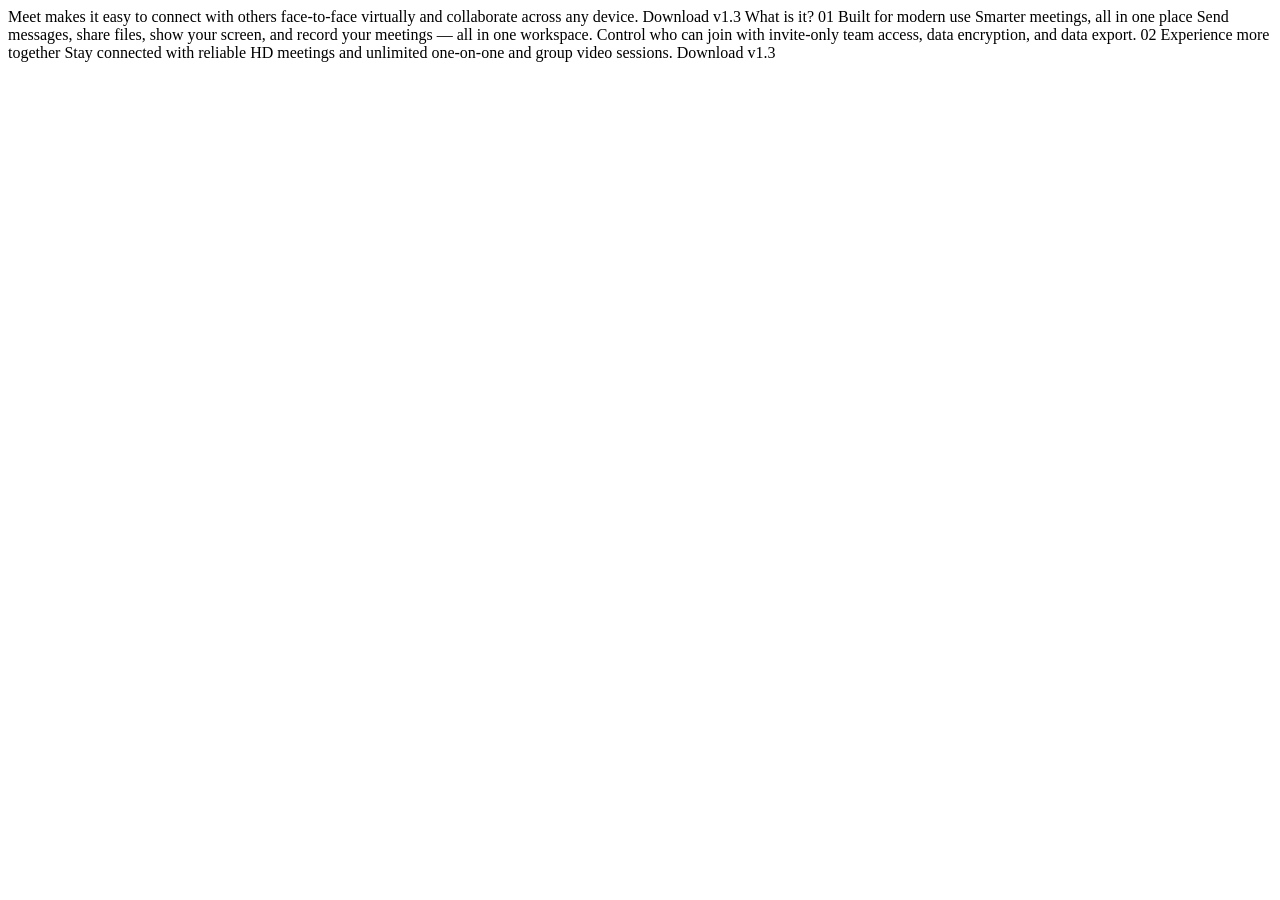
==== starter-code/index.html @ 1129792d "Archivos iniciales" ====
<!DOCTYPE html>
<html lang="en">
<head>
  <meta charset="UTF-8">
  <meta name="viewport" content="width=device-width, initial-scale=1.0">

  <link rel="icon" type="image/png" sizes="32x32" href="./assets/favicon-32x32.png">
  
  <title>Frontend Mentor | Meet landing page</title>
</head>
<body>
  Meet makes it easy to connect with others face-to-face virtually and collaborate across any device.

  Download v1.3
  What is it?

  01
  Built for modern use

  Smarter meetings, all in one place

  Send messages, share files, show your screen, and record your meetings — all in one 
  workspace. Control who can join with invite-only team access, data encryption, and data export.

  02
  Experience more together
  Stay connected with reliable HD meetings and unlimited one-on-one and group video sessions.

  Download v1.3
</body>
</html>
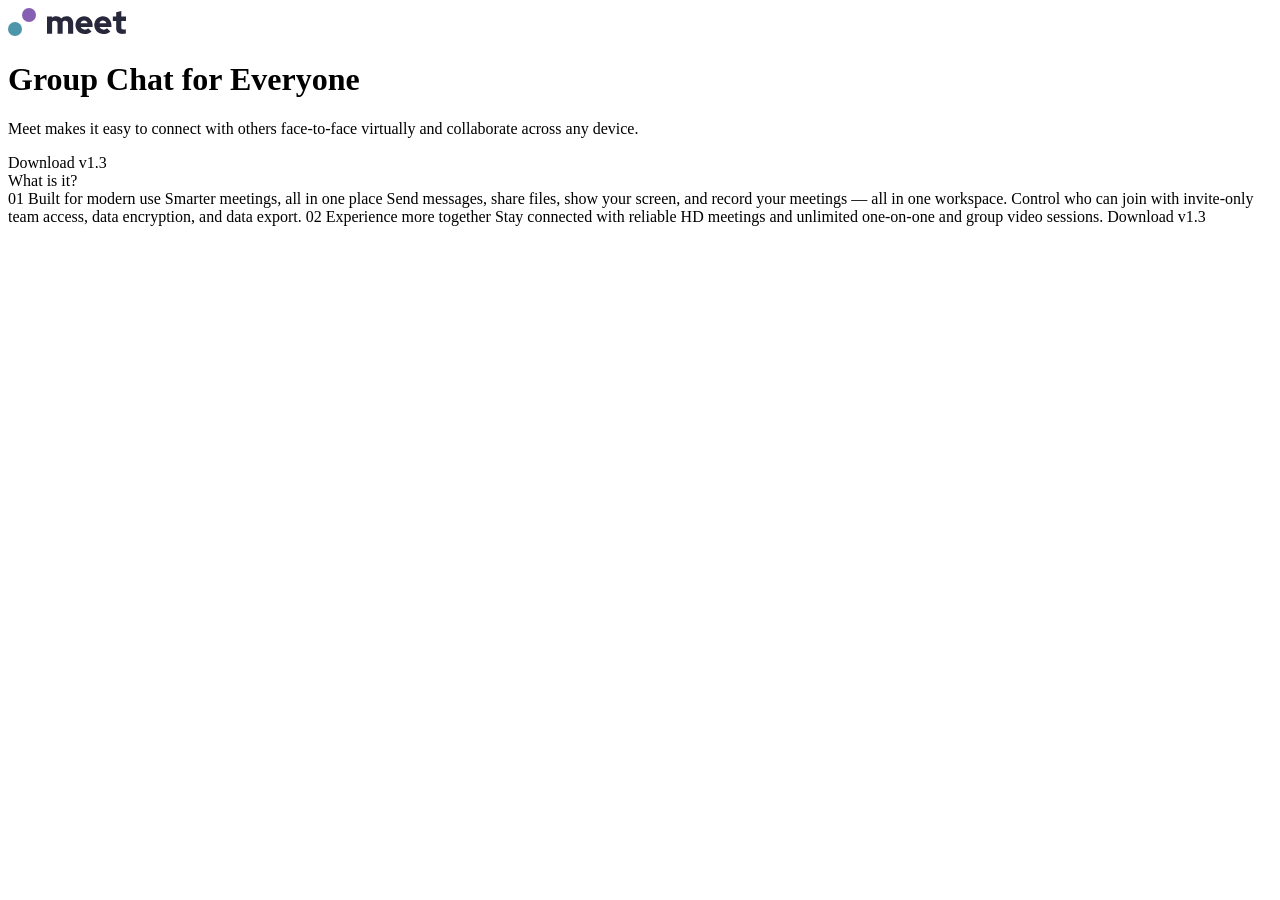
==== commit b8b92692: "CSS root & header html" ====
--- a/starter-code/index.html
+++ b/starter-code/index.html
@@ -5,14 +5,29 @@
   <meta name="viewport" content="width=device-width, initial-scale=1.0">
 
   <link rel="icon" type="image/png" sizes="32x32" href="./assets/favicon-32x32.png">
+  <link rel="stylesheet" href="css/style.css">
   
   <title>Frontend Mentor | Meet landing page</title>
 </head>
 <body>
-  Meet makes it easy to connect with others face-to-face virtually and collaborate across any device.
+  <header>
+      <img class="logo" src="./assets/logo.svg" alt="Logo">
+  </header>
 
-  Download v1.3
-  What is it?
+  <div class="hero">
+    <h1>Group Chat for Everyone</h1>
+    <p> Meet makes it easy to connect with others face-to-face virtually and collaborate across any device.</p>
+    <div class="buttons">
+      <div class="button download">Download  <span>v1.3</span></div>
+      <div class="button whatsit">What is it?</div>
+    </div>
+  </div>
+
+  
+   
+
+  
+  
 
   01
   Built for modern use
--- a/starter-code/css/style.css
+++ b/starter-code/css/style.css
@@ -0,0 +1,25 @@
+:root{
+    /*Colors*/
+    --color1:#4D96A9;
+    --color2:#855FB1;
+    --color3:#28283D;
+    --color4:#87879D;
+    --color5:#8FE3F9;
+    --color6:#D9B8FF;
+    --color7:#FAFAFA;
+
+    /*Typography*/
+    --ff: 'Red Hat Display';
+
+    --h1-fs:64px;
+    --h1-lh:61px;
+    --h1-fw:900;
+
+    --h2-fs:40px;
+    --h2-lh:44px;
+    --h2-fw:900;
+
+    --body-fs:18px;
+    --bofy-lh:26px;
+    --body-fw:500;
+}
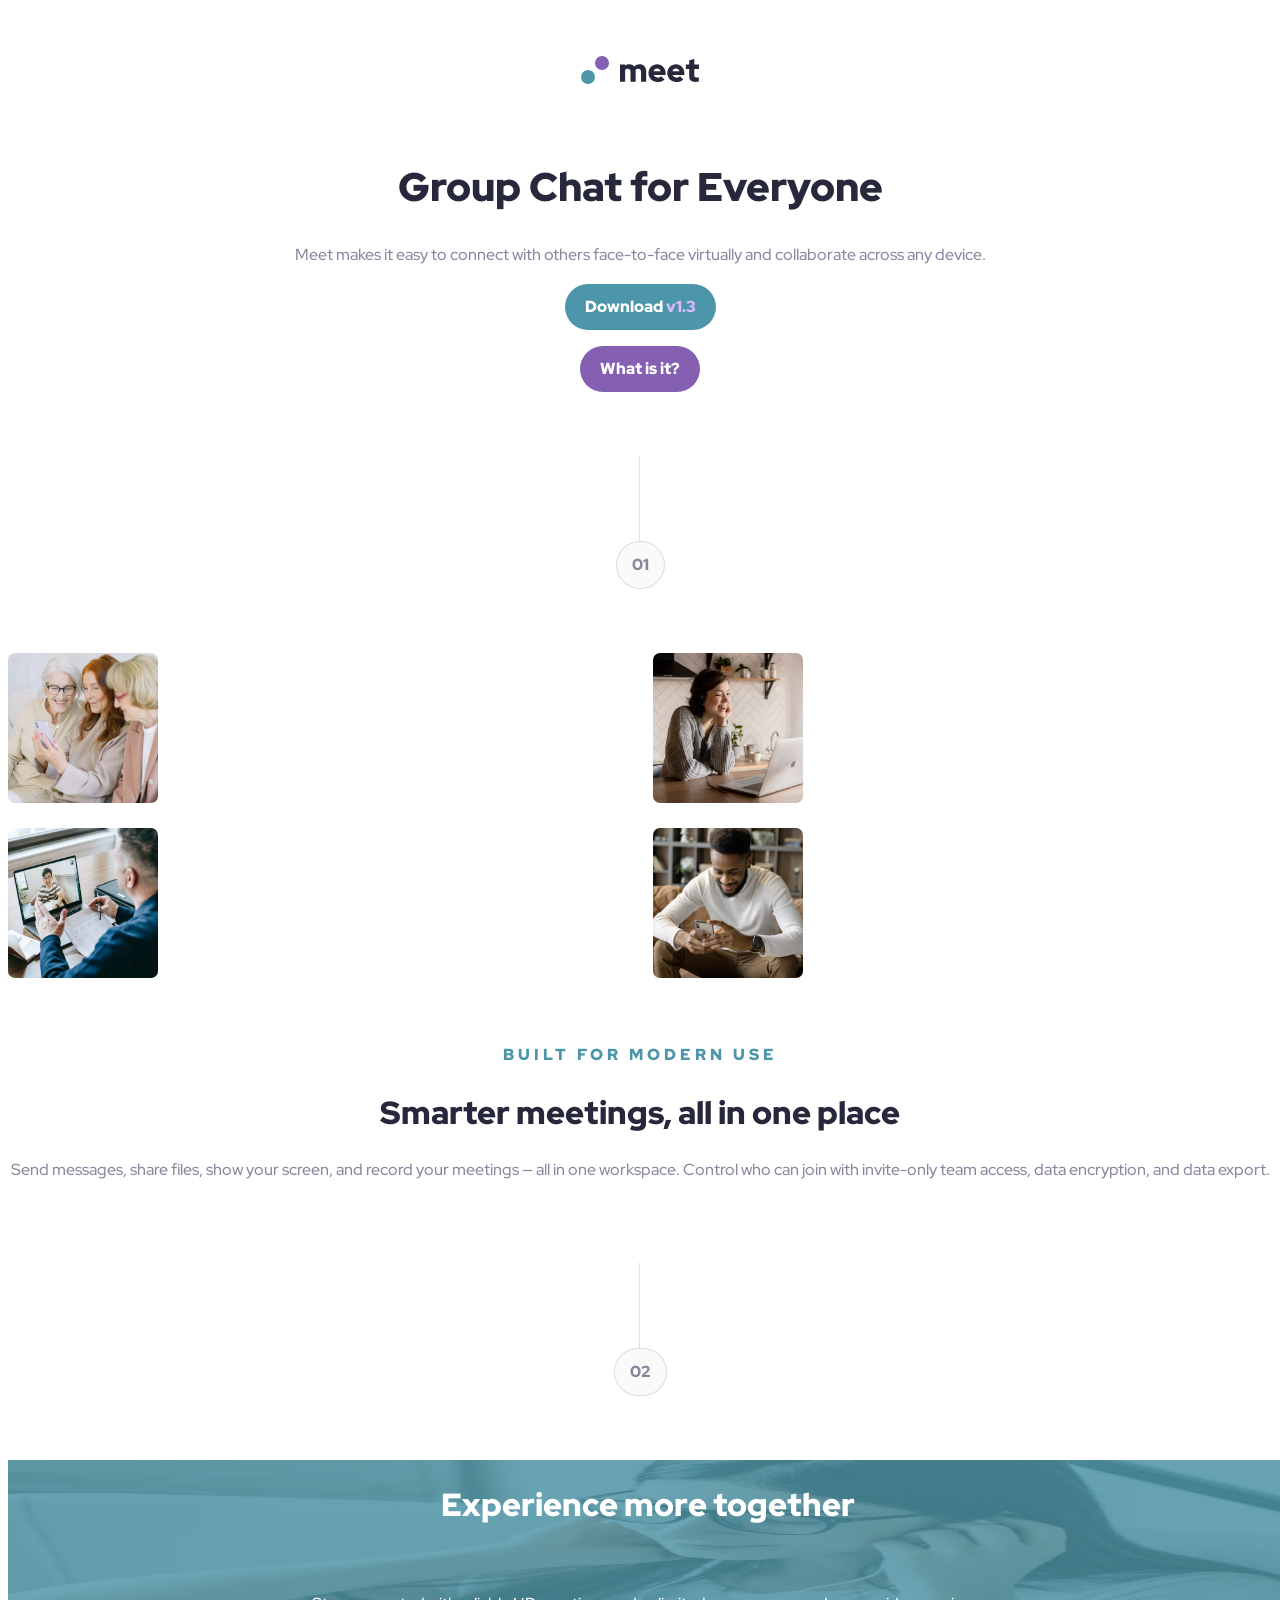
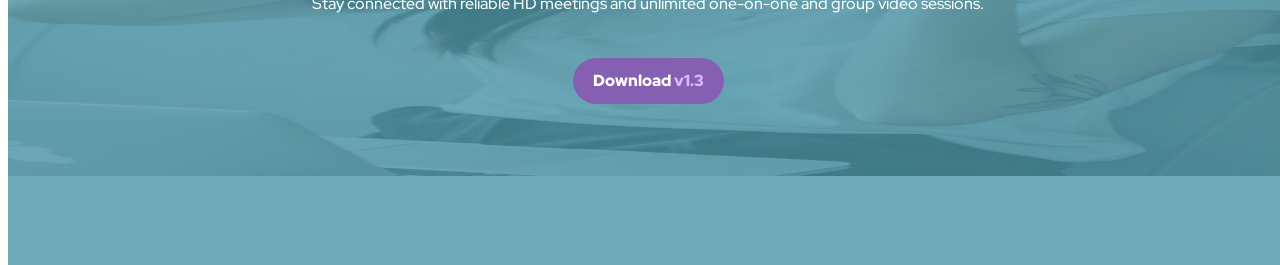
==== commit 9ceeace8: "WIP CSS" ====
--- a/starter-code/index.html
+++ b/starter-code/index.html
@@ -14,33 +14,51 @@
       <img class="logo" src="./assets/logo.svg" alt="Logo">
   </header>
 
-  <div class="hero">
+  <section class="hero">
     <h1>Group Chat for Everyone</h1>
     <p> Meet makes it easy to connect with others face-to-face virtually and collaborate across any device.</p>
     <div class="buttons">
       <div class="button download">Download  <span>v1.3</span></div>
       <div class="button whatsit">What is it?</div>
     </div>
-  </div>
+  </section>
 
-  
+  <section class="first">
+    <div class="number_box">
+      <div class="number_line"></div>
+      <div class="number">01</div>
+    </div>
+    <div class="boxes">
+      <div class="box">
+        <img src="./assets/desktop/image-women-videochatting.jpg" alt="Women image-women-videochatting">
+      </div>
+      <div class="box">
+        <img src="./assets/desktop/image-woman-in-videocall.jpg" alt="Women iin videocall">
+      </div>
+      <div class="box">
+        <img src="./assets/desktop/image-men-in-meeting.jpg" alt="Men in meeting">
+      </div>
+      <div class="box">
+        <img src="./assets/desktop/image-man-texting.jpg" alt="Men texting">
+      </div>
+    </div>
+
+    <div class="subtitle">Built for modern use</div>
+    <h2>Smarter meetings, all in one place</h2>
+    <p>Send messages, share files, show your screen, and record your meetings — all in one 
+      workspace. Control who can join with invite-only team access, data encryption, and data export.</p>
+  </section>
    
-
-  
-  
-
-  01
-  Built for modern use
-
-  Smarter meetings, all in one place
-
-  Send messages, share files, show your screen, and record your meetings — all in one 
-  workspace. Control who can join with invite-only team access, data encryption, and data export.
-
-  02
-  Experience more together
-  Stay connected with reliable HD meetings and unlimited one-on-one and group video sessions.
-
-  Download v1.3
+  <section>
+    <div class="number_box">
+      <div class="number_line"></div>
+      <div class="number">02</div>
+    </div>
+    <div class="content">
+      <h2>Experience more together</h2>
+      <p>Stay connected with reliable HD meetings and unlimited one-on-one and group video sessions.</p>
+      <div class="button download">Download <span>v1.3</span> </div>
+    </div>
+  </section>
 </body>
 </html>
--- a/starter-code/css/style.css
+++ b/starter-code/css/style.css
@@ -1,3 +1,5 @@
+@import url('https://fonts.googleapis.com/css2?family=Red+Hat+Display:wght@400;500;900&display=swap');
+
 :root{
     /*Colors*/
     --color1:#4D96A9;
@@ -20,6 +22,147 @@
     --h2-fw:900;
 
     --body-fs:18px;
-    --bofy-lh:26px;
+    --body-lh:26px;
     --body-fw:500;
-}+}
+/* GENERAL */
+html {
+    width: 100vw;
+    min-height: 100vh;
+    padding: 0;
+    margin: 0;
+}
+
+body{
+    font-family: var(--ff);
+    font-weight: 500;
+    font-size: 16px;
+    line-height: 26px;
+    color: var(--color4);
+}
+h1{
+    font-weight: 900;
+    font-size: 40px;
+    line-height: 44px;
+    color: var(--color3);
+}
+h2 {
+    text-align: center;
+    font-weight: 900;
+    font-size: 32px;
+    line-height: 36px;
+    color: var(--color3);
+}
+
+/* CONTENT */ 
+/* Header */
+header {
+    display: flex;
+    justify-content: center;
+    padding: 48px 0;
+}
+
+/* Hero */ 
+.hero {text-align: center;}
+.buttons {
+    display: flex;
+    flex-direction: column;
+    gap: 16px;
+}
+
+.button {
+    width: fit-content;
+    align-self: center;
+    border-radius: 25px;
+    font-weight: 900;
+    font-size: 16px;
+    line-height: 26px;
+    color: #fff;
+    padding: 10px 20px;
+}
+
+.download {background-color: var(--color1);}
+.download span {color: var(--color5);}
+
+.whatsit {background-color: var(--color2);}
+
+/* Circulo numérico */
+.number_box {padding: 64px;}
+
+.number_line {
+    height: 85px;
+    border-left: 1px solid rgba(135, 135, 157, 0.25);
+    width: 1px;
+    margin: 0 auto;
+}
+.number {
+    background: #FAFAFA;
+    border: 1px solid rgba(135, 135, 157, 0.25);
+    width: fit-content;
+    margin: 0 auto;
+    padding: 10px 15px;
+    border-radius: 25px;
+    font-weight: 900;
+    font-size: 16px;
+    line-height: 26px;
+    color: var(--color4);
+}
+
+/*First section */
+.first {text-align: center;}
+.boxes {
+    display: grid;
+    grid-template-columns: repeat(2,1fr);
+    gap: 25px;
+    margin-bottom: 64px;
+}
+
+.box {
+    max-width: 150px;
+    max-height: 150px;
+}
+
+.box img {
+    width: 100%;
+    height: 100%;
+    border-radius: 7px;
+}
+
+.subtitle {
+    font-weight: 900;
+    font-size: 16px;
+    line-height: 26px;
+    letter-spacing: 4px;
+    text-transform: uppercase;
+    color: var(--color1);
+}
+
+
+/* Second section -- footer */ 
+.content {
+    text-align: center;
+    display: flex;
+    flex-direction: column;
+    background-image: url("../assets/mobile/image-footer.jpg");
+    background-size: 100% 100%;
+    width: 100vw;
+    gap: 25px;
+    padding-bottom: 72px;
+}
+
+.content::before {
+    background-color: var(--color1);
+    content: '';
+    width: 100%;
+    height: 405px;
+    position: absolute;
+    opacity: 0.8;
+}
+
+.content h2, .content p, .content .button {
+    z-index: 2;
+    color: white;
+}
+
+.content .download {background: var(--color2);}
+.button.download span {color: var(--color6)}
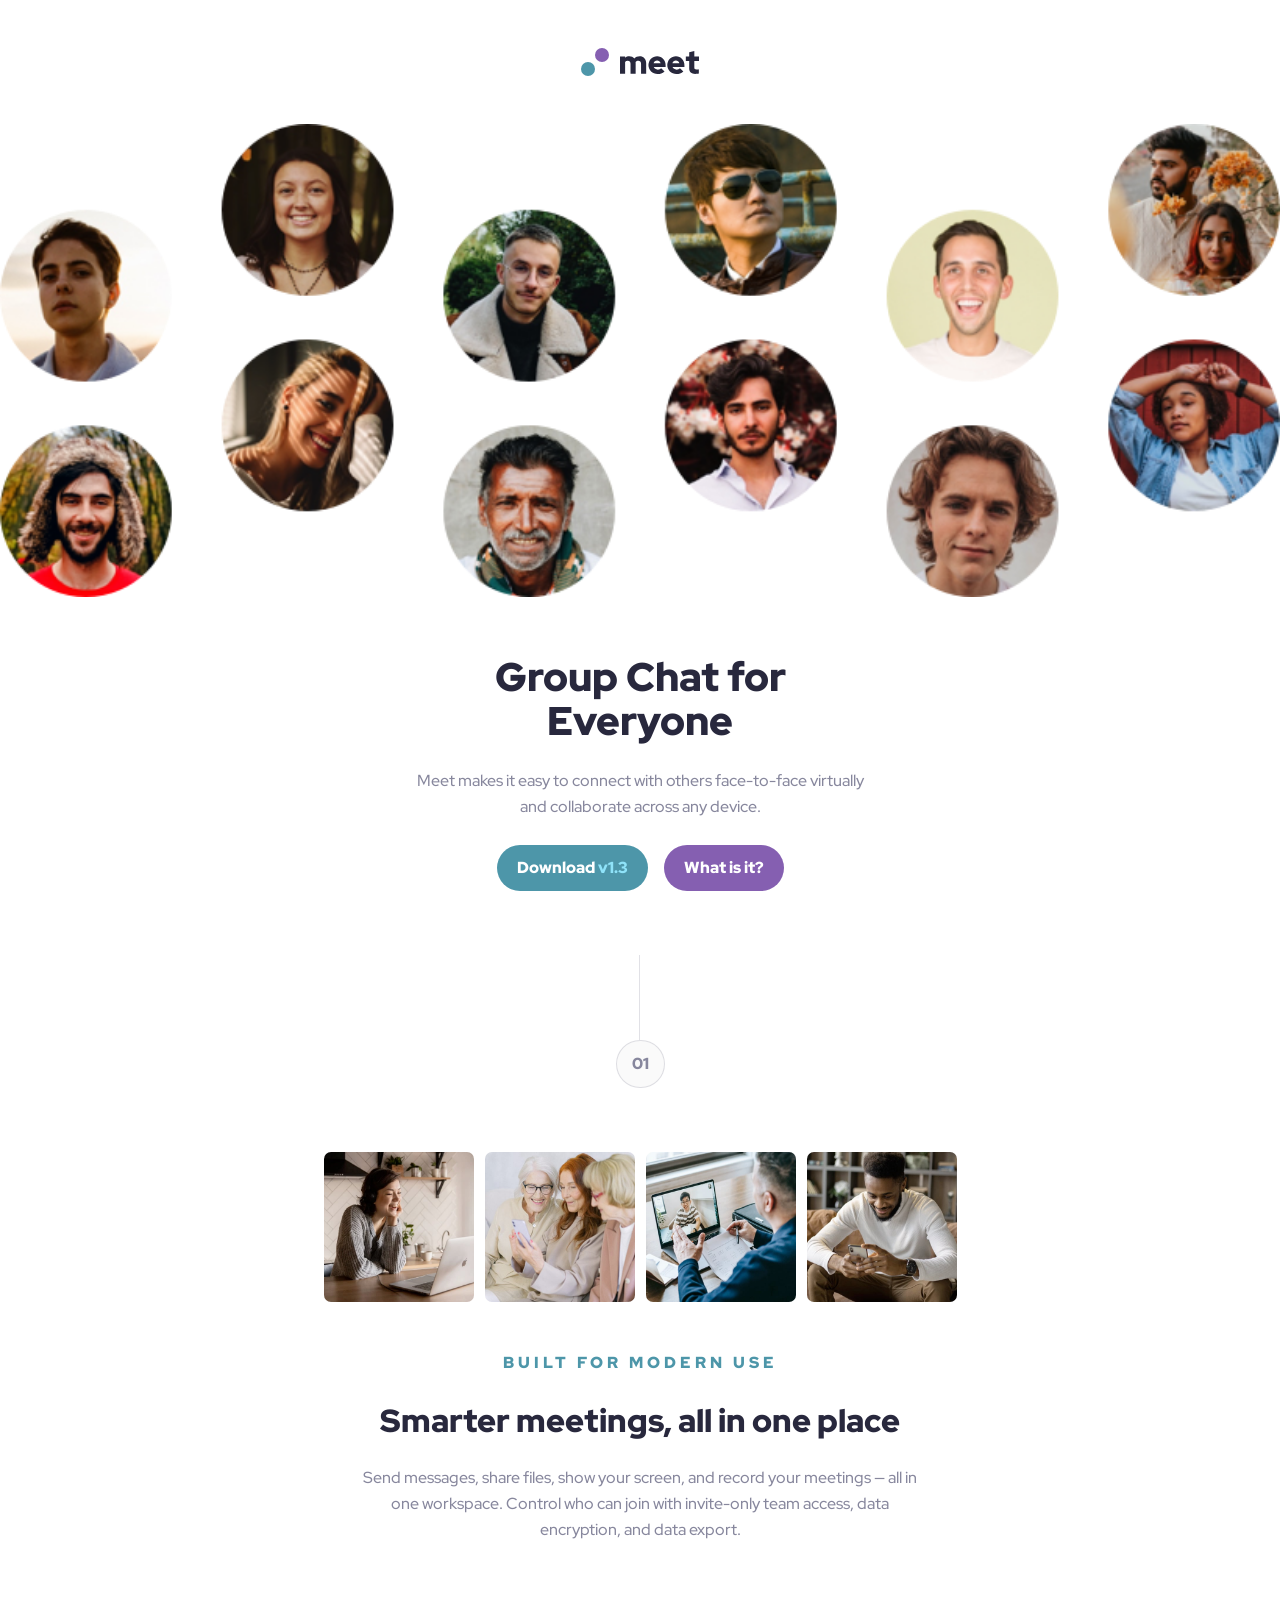
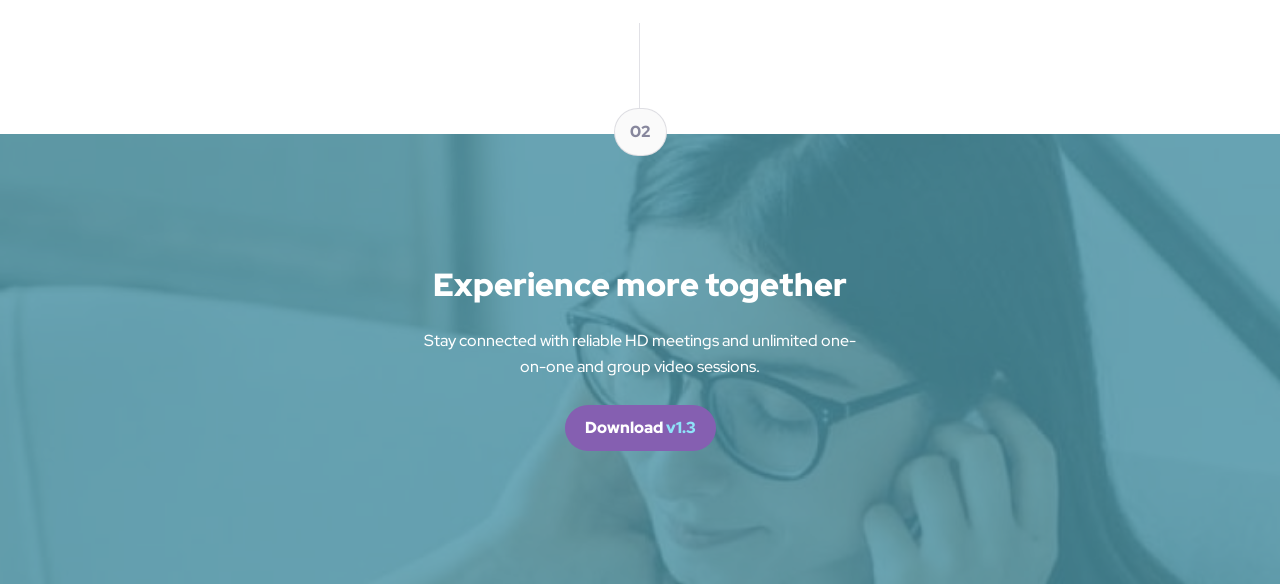
==== commit 2da8c7ec: "Tablet version" ====
--- a/starter-code/index.html
+++ b/starter-code/index.html
@@ -15,6 +15,10 @@
   </header>
 
   <section class="hero">
+    <div class="img-hero">
+      <div class="tablet-hero"><img src="./assets/tablet/image-hero.png" alt="Hero Img"></div>
+      <div class="desktop-hero"></div>
+    </div>
     <h1>Group Chat for Everyone</h1>
     <p> Meet makes it easy to connect with others face-to-face virtually and collaborate across any device.</p>
     <div class="buttons">
@@ -29,24 +33,25 @@
       <div class="number">01</div>
     </div>
     <div class="boxes">
-      <div class="box">
+      <div class="box" id="videochatting">
         <img src="./assets/desktop/image-women-videochatting.jpg" alt="Women image-women-videochatting">
       </div>
-      <div class="box">
+      <div class="box" id="videocall">
         <img src="./assets/desktop/image-woman-in-videocall.jpg" alt="Women iin videocall">
       </div>
-      <div class="box">
+      <div class="box" id="meeting">
         <img src="./assets/desktop/image-men-in-meeting.jpg" alt="Men in meeting">
       </div>
-      <div class="box">
+      <div class="box" id="texting">
         <img src="./assets/desktop/image-man-texting.jpg" alt="Men texting">
       </div>
     </div>
-
-    <div class="subtitle">Built for modern use</div>
-    <h2>Smarter meetings, all in one place</h2>
-    <p>Send messages, share files, show your screen, and record your meetings — all in one 
-      workspace. Control who can join with invite-only team access, data encryption, and data export.</p>
+    <div class="built">
+      <div class="subtitle">Built for modern use</div>
+      <h2>Smarter meetings, all in one place</h2>
+      <p>Send messages, share files, show your screen, and record your meetings — all in one 
+        workspace. Control who can join with invite-only team access, data encryption, and data export.</p>
+    </div>
   </section>
    
   <section>
--- a/starter-code/css/style.css
+++ b/starter-code/css/style.css
@@ -25,8 +25,9 @@
     --body-lh:26px;
     --body-fw:500;
 }
+
 /* GENERAL */
-html {
+html, body {
     width: 100vw;
     min-height: 100vh;
     padding: 0;
@@ -64,6 +65,13 @@
 
 /* Hero */ 
 .hero {text-align: center;}
+.tablet-hero {
+    width: 100%;
+    overflow: hidden;
+}
+.tablet-hero img {width: 100%}
+.desktop-hero {display: none;}
+
 .buttons {
     display: flex;
     flex-direction: column;
@@ -87,7 +95,7 @@
 .whatsit {background-color: var(--color2);}
 
 /* Circulo numérico */
-.number_box {padding: 64px;}
+.number_box {padding: 64px;z-index: 3;position: relative;}
 
 .number_line {
     height: 85px;
@@ -115,6 +123,9 @@
     grid-template-columns: repeat(2,1fr);
     gap: 25px;
     margin-bottom: 64px;
+    padding: 0 24px;
+    align-items: center;
+    justify-items: center;
 }
 
 .box {
@@ -144,17 +155,22 @@
     display: flex;
     flex-direction: column;
     background-image: url("../assets/mobile/image-footer.jpg");
-    background-size: 100% 100%;
+    background-size: cover;
     width: 100vw;
     gap: 25px;
-    padding-bottom: 72px;
+    margin-top: -86px;
+    z-index: 1;
+    height: 450px;
+    position: relative;
+    overflow: hidden;
+    justify-content: center;
 }
 
 .content::before {
     background-color: var(--color1);
     content: '';
     width: 100%;
-    height: 405px;
+    height: 500px;
     position: absolute;
     opacity: 0.8;
 }
@@ -165,4 +181,50 @@
 }
 
 .content .download {background: var(--color2);}
-.button.download span {color: var(--color6)}+
+
+/* Tablet */
+@media (min-width: 560px) {
+    .hero {
+        margin: 0 auto;
+    }
+
+.hero h1, .hero p {
+    max-width: 470px;
+    margin: 0 auto;
+}
+.hero h1{padding-top: 50px;}
+.hero p {padding: 25px;}
+    
+    .buttons {
+        flex-direction: row;
+        justify-content: center;
+    }
+
+    .boxes {
+        all: unset;
+        display: flex;
+        gap: 11px;
+        padding: 0 40px 48px;
+        justify-content: center;
+    }
+
+    #videocall {order: 1;}
+    #videochatting {order: 2;}
+    #meeting {order: 3;}
+    #texting {order: 4;}
+   
+    .built {
+        max-width: 570px;
+        margin: 0 auto;
+    }
+
+    .content {
+        justify-content: center;
+    }
+    
+    .content h2, .content p {
+        max-width: 450px;
+        margin: 0 auto;
+    }
+}
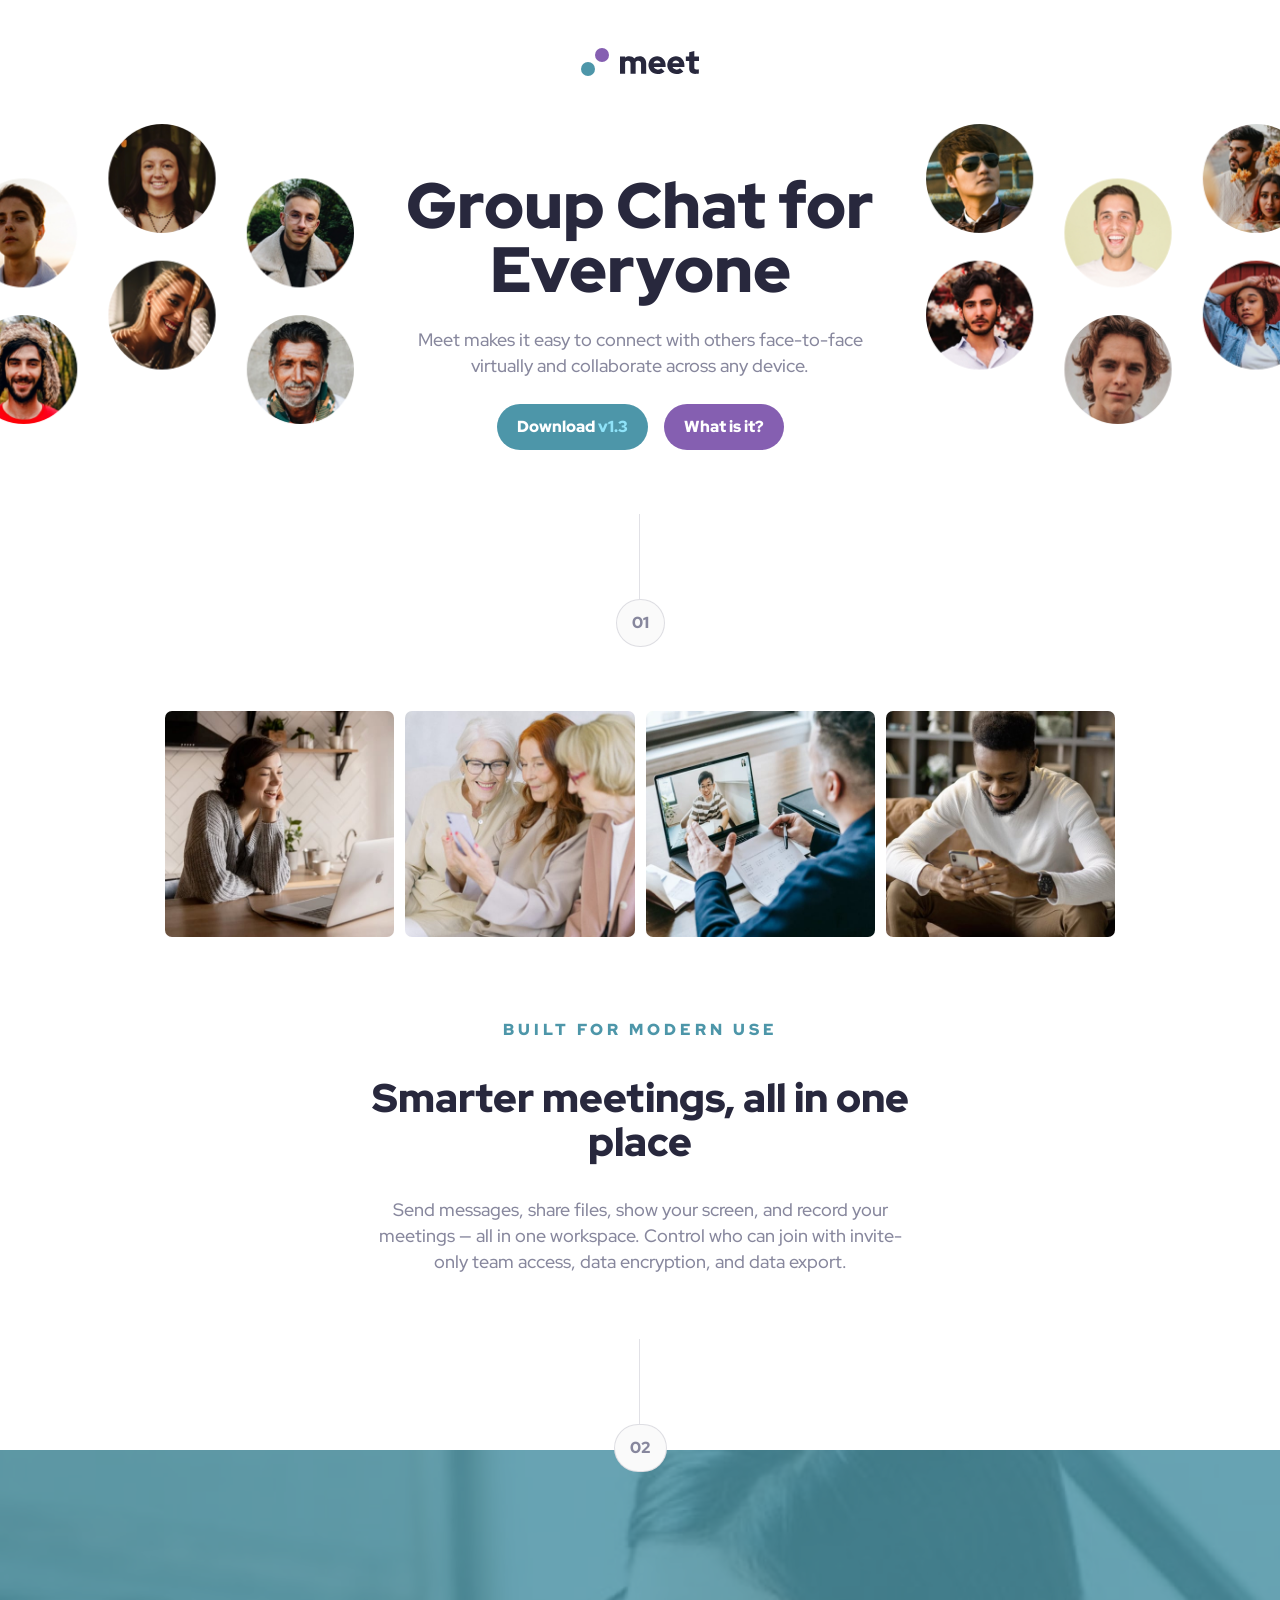
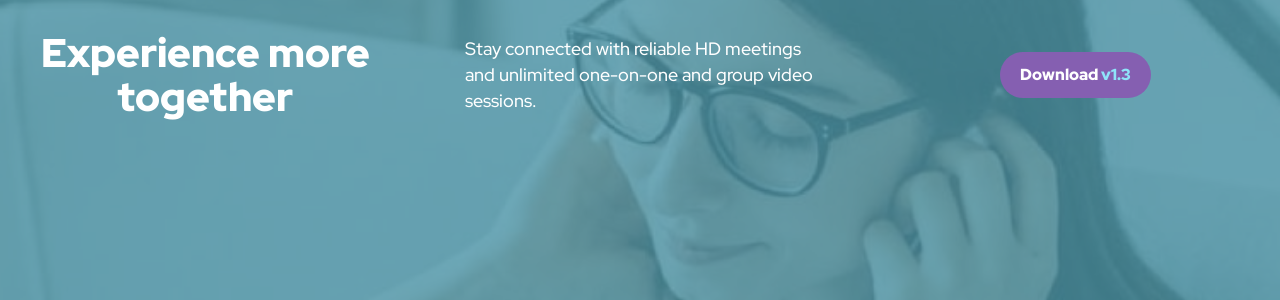
==== commit 2856c97b: "Desktop version" ====
--- a/starter-code/index.html
+++ b/starter-code/index.html
@@ -17,7 +17,10 @@
   <section class="hero">
     <div class="img-hero">
       <div class="tablet-hero"><img src="./assets/tablet/image-hero.png" alt="Hero Img"></div>
-      <div class="desktop-hero"></div>
+      <div class="desktop-hero">
+        <img src="./assets/desktop/image-hero-left.png" class="hero-desktop-right hero-desktop-img" alt="hero img right">
+        <img src="./assets/desktop/image-hero-right.png" class="hero-desktop-left hero-desktop-img" alt="hero img left">
+      </div>
     </div>
     <h1>Group Chat for Everyone</h1>
     <p> Meet makes it easy to connect with others face-to-face virtually and collaborate across any device.</p>
--- a/starter-code/css/style.css
+++ b/starter-code/css/style.css
@@ -65,7 +65,7 @@
 
 /* Hero */ 
 .hero {text-align: center;}
-.tablet-hero {
+.tablet-hero, .desktop-hero {
     width: 100%;
     overflow: hidden;
 }
@@ -76,6 +76,7 @@
     display: flex;
     flex-direction: column;
     gap: 16px;
+    cursor: pointer;
 }
 
 .button {
@@ -185,16 +186,31 @@
 
 /* Tablet */
 @media (min-width: 560px) {
-    .hero {
+    h1 {
+        font-weight: 900;
+        font-size: 48px;
+        line-height: 48px;
+    }
+    
+    p {
+        font-weight: 500;
+        font-size: 16px;
+        line-height: 26px;
+    }
+    
+    h2{
+        font-size: 40px;
+        line-height: 44px;
+    }
+
+    .hero {margin: 0 auto;}
+
+    .hero h1, .hero p {
+        max-width: 470px;
         margin: 0 auto;
     }
-
-.hero h1, .hero p {
-    max-width: 470px;
-    margin: 0 auto;
-}
-.hero h1{padding-top: 50px;}
-.hero p {padding: 25px;}
+    .hero h1{padding-top: 50px;}
+    .hero p {padding: 25px;}
     
     .buttons {
         flex-direction: row;
@@ -227,4 +243,65 @@
         max-width: 450px;
         margin: 0 auto;
     }
+}
+
+/* Desktop */
+@media (min-width:1000px) {    
+    h2{
+        font-size: 40px;
+        line-height: 44px;
+    }
+    
+    h1 {
+        font-size: 64px;
+        line-height: 64px;
+    }
+    
+    p {
+        font-size: 18px;
+        line-height: 26px;
+        max-width: 540px;
+        margin: 0 auto;
+    }
+
+    .tablet-hero {display: none;}
+    .desktop-hero {display: block;}
+
+    .hero-desktop-img {position: absolute;}
+    .hero-desktop-right {left: -30px;}
+    .hero-desktop-left {right: -30px;}
+    
+    .desktop-hero {
+        position: absolute;
+        height: 300px;
+    }
+    
+    .desktop-hero img {
+        height: 100%;
+        width: 30%;
+    }
+    .hero {position: relative;}
+
+    .box {
+        max-width: 255px;
+        max-height: 250px;
+    }
+    
+    .boxes {padding: 0 165px 80px;}
+    
+    .content {
+        display: grid;
+        grid-template-columns: repeat(3,1fr);
+        align-items: center;
+        justify-items: center;
+    }
+    
+    .content h2, .content p {max-width: 350px;}
+    .content p {text-align: left;}
+}
+
+/* 2k Desktop*/
+@media (min-width:2000px) {    
+    .desktop-hero {height: 350px;}
+    .desktop-hero img {width: 25%;}
 }
